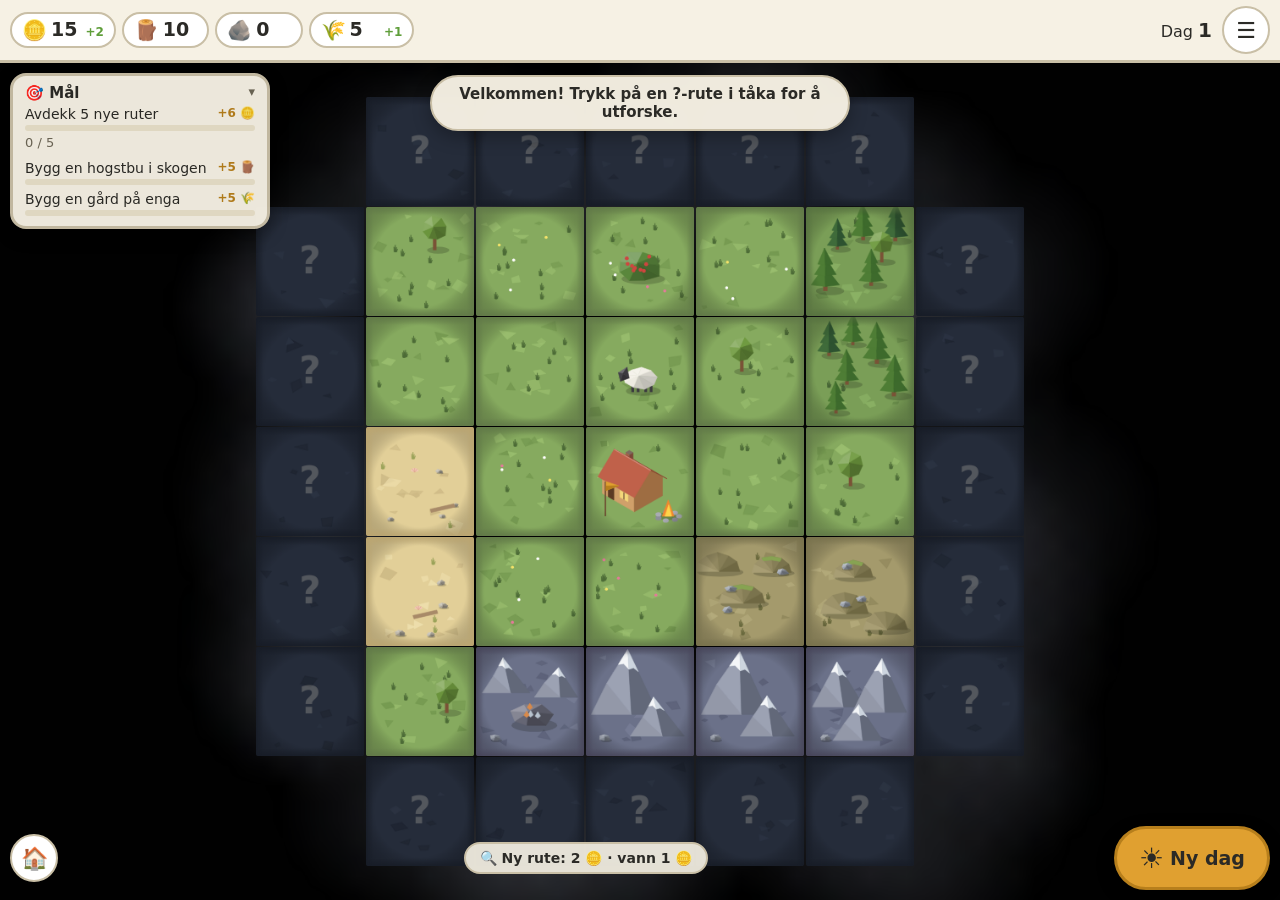
==== index.html @ 3a725c03 "Bygg: byggespill på brett med tåke, råvarer og landsbyer Firkantbasert bygge- og utforskningsspill s" ====
<!doctype html>
<html lang="nb">
<head>
  <meta charset="utf-8">
  <meta name="viewport" content="width=device-width, initial-scale=1, viewport-fit=cover, user-scalable=no">
  <meta name="apple-mobile-web-app-capable" content="yes">
  <meta name="theme-color" content="#f6f1e4">
  <title>Bygg</title>
  <link rel="stylesheet" href="spill.css">
</head>
<body>
  <header id="hud">
    <div id="ravarer" class="ravarer"></div>
    <div class="hud-hoyre">
      <div class="dag">Dag <b id="dag">1</b></div>
      <button id="meny-knapp" class="rund" aria-label="Meny">☰</button>
    </div>
  </header>

  <main>
    <canvas id="lerret"></canvas>

    <section id="maal" class="kort maal">
      <h2 id="maal-tittel" role="button" tabindex="0">🎯 Mål <span class="pil">▾</span></h2>
      <ul id="maal-liste"></ul>
    </section>

    <div id="meldinger" aria-live="polite"></div>

    <section id="rutepanel" class="kort rutepanel" hidden>
      <button id="lukk-panel" class="lukk" aria-label="Lukk">✕</button>
      <div id="rutepanel-innhold"></div>
    </section>

    <div class="bunnknapper">
      <button id="hjem" class="rund" aria-label="Til leiren" title="Til leiren">🏠</button>
      <div id="avdekk-pris" class="merke" title="Trykk på en ?-rute i tåka for å avdekke den"></div>
      <button id="ny-dag" class="ny-dag">☀️<span>Ny dag</span></button>
    </div>
  </main>

  <dialog id="meny" class="kort meny">
    <h2>Bygg</h2>
    <p class="liten" id="meny-info"></p>
    <div class="menyknapper">
      <button id="lyd-knapp"></button>
      <button id="vis-kode">💾 Lagrekode</button>
      <button id="les-kode">📥 Last inn lagrekode</button>
      <button id="nytt-spill">🌍 Nytt spill (ny verden)</button>
      <a class="knapp" href="verksted.html">🗺️ Kartverksted</a>
      <button id="lukk-meny" class="hoved">Fortsett å spille</button>
    </div>
    <div id="kode-felt" hidden>
      <p class="liten" id="kode-tekst"></p>
      <textarea id="kode" rows="4" spellcheck="false"></textarea>
      <div class="menyknapper">
        <button id="kode-ok" class="hoved"></button>
      </div>
    </div>
  </dialog>

  <script type="module" src="js/main.js"></script>
</body>
</html>
---- spill.css ----
:root {
  --bg: #010101;
  --panel: #f6f1e4;
  --panel-mork: #e9e0c9;
  --tekst: #2b2a26;
  --dempet: #6d6656;
  --aksent: #e0a030;
  --aksent-mork: #b77f1c;
  --kant: #c9bfa6;
  --gronn: #5f9e3a;
  --rod: #c0392b;
  --skygge: 0 6px 18px rgba(0, 0, 0, 0.3);
  font-family: system-ui, -apple-system, "Segoe UI", sans-serif;
}

* { box-sizing: border-box; }

html, body {
  margin: 0;
  height: 100%;
  background: var(--bg);
  color: var(--tekst);
  overflow: hidden;
  overscroll-behavior: none;
  -webkit-user-select: none;
  user-select: none;
  -webkit-tap-highlight-color: transparent;
}

body { display: flex; flex-direction: column; }

button, .knapp {
  font: inherit;
  font-size: 16px;
  min-height: 44px;
  padding: 6px 14px;
  border: 2px solid var(--kant);
  border-radius: 12px;
  background: #fff;
  color: var(--tekst);
  cursor: pointer;
  touch-action: manipulation;
  text-decoration: none;
  display: inline-flex;
  align-items: center;
  justify-content: center;
  gap: 6px;
}
button:active:not(:disabled), .knapp:active { transform: translateY(1px) scale(0.98); }
button:disabled { opacity: 0.55; cursor: default; }
button.hoved { background: var(--aksent); border-color: var(--aksent-mork); font-weight: 650; }
button.rund { width: 48px; height: 48px; padding: 0; border-radius: 50%; font-size: 22px; }

.kort {
  background: var(--panel);
  border: 3px solid var(--kant);
  border-radius: 16px;
  box-shadow: var(--skygge);
}

.liten { font-size: 13px; color: var(--dempet); margin: 4px 0; }

/* ---------- Toppstripe med råvarer ---------- */
#hud {
  display: flex;
  align-items: center;
  justify-content: space-between;
  gap: 8px;
  padding: max(6px, env(safe-area-inset-top)) 10px 6px;
  background: var(--panel);
  border-bottom: 3px solid var(--kant);
  z-index: 2;
}
.ravarer { display: flex; flex-wrap: wrap; gap: 6px; }
.ravare {
  display: flex;
  align-items: baseline;
  gap: 4px;
  padding: 4px 10px;
  border-radius: 999px;
  background: #fff;
  border: 2px solid var(--kant);
  font-variant-numeric: tabular-nums;
  transition: transform 0.15s;
}
.ravare .ikon { font-size: 20px; align-self: center; }
.ravare .tall { font-size: 19px; font-weight: 700; min-width: 1.6em; }
.ravare .per-dag { font-size: 12px; color: var(--gronn); font-weight: 600; }
.ravare.pulser { transform: scale(1.15); }
.ravare.minus { animation: rod-blink 0.4s; }
@keyframes rod-blink { 50% { background: #f7d4cf; } }
.hud-hoyre { display: flex; align-items: center; gap: 10px; }
.dag { font-size: 16px; white-space: nowrap; }
.dag b { font-size: 20px; }

/* ---------- Kartet ---------- */
main { position: relative; flex: 1; min-height: 0; }
#lerret { display: block; width: 100%; height: 100%; touch-action: none; cursor: grab; }

/* ---------- Mål ---------- */
.maal {
  position: absolute;
  top: 10px;
  left: 10px;
  width: 260px;
  padding: 8px 12px 10px;
  opacity: 0.96;
}
.maal h2 { margin: 0 0 4px; font-size: 15px; }
.maal ul { list-style: none; margin: 0; padding: 0; display: grid; gap: 6px; }
.maal li { font-size: 14px; }
.maal .linje { display: flex; justify-content: space-between; gap: 6px; }
.maal .belonning { font-size: 12px; white-space: nowrap; color: var(--aksent-mork); font-weight: 650; }
.maal .stolpe { height: 6px; border-radius: 3px; background: var(--panel-mork); overflow: hidden; margin-top: 3px; }
.maal .stolpe i { display: block; height: 100%; background: var(--gronn); border-radius: 3px; transition: width 0.3s; }
.maal li.ny { animation: inn 0.4s ease-out; }
@keyframes inn { from { opacity: 0; transform: translateX(-12px); } }
.maal h2 { cursor: pointer; display: flex; justify-content: space-between; }
.maal .pil { font-size: 13px; color: var(--dempet); transition: transform 0.2s; }
.maal.sammen li:not(:first-child) { display: none; }
.maal.sammen .pil { transform: rotate(-90deg); }
.maal.sammen li .liten { display: none; }

/* ---------- Meldinger (toast) ---------- */
#meldinger {
  position: absolute;
  top: 12px;
  left: 50%;
  transform: translateX(-50%);
  display: grid;
  gap: 6px;
  justify-items: center;
  pointer-events: none;
  z-index: 5;
  width: min(92%, 420px);
}
/* Når mål-kortet ligger over hele bredden (smal skjerm), kommer meldingene under det. */
@media (max-width: 999px) {
  #meldinger { top: auto; bottom: 92px; }
}
.melding {
  padding: 8px 16px;
  border-radius: 999px;
  background: rgba(246, 241, 228, 0.97);
  border: 2px solid var(--kant);
  box-shadow: var(--skygge);
  font-weight: 600;
  font-size: 15px;
  text-align: center;
  animation: melding-inn 0.25s ease-out;
}
.melding.feil { background: #fbe3df; border-color: #e6a59b; }
.melding.maal { background: #fff3d1; border-color: var(--aksent); }
.melding.ut { opacity: 0; transform: translateY(-8px); transition: all 0.4s; }
@keyframes melding-inn { from { opacity: 0; transform: translateY(-10px) scale(0.95); } }

/* ---------- Rutepanel ---------- */
.rutepanel {
  position: absolute;
  left: 50%;
  bottom: 84px;
  transform: translateX(-50%);
  width: min(94%, 460px);
  max-height: calc(100% - 110px);
  overflow-y: auto;
  padding: 12px 14px 14px;
  z-index: 4;
  animation: panel-inn 0.2s ease-out;
}
@keyframes panel-inn { from { opacity: 0; transform: translate(-50%, 16px); } }
.rutepanel h2 { margin: 0 34px 2px 0; font-size: 19px; }
.rutepanel .lukk {
  position: absolute; top: 8px; right: 8px;
  width: 36px; height: 36px; min-height: 0; padding: 0; border-radius: 50%;
}
.rutepanel .valg { display: grid; gap: 8px; margin-top: 10px; }
.byggvalg {
  display: grid;
  grid-template-columns: auto 1fr auto;
  align-items: center;
  gap: 4px 10px;
  text-align: left;
  width: 100%;
  padding: 8px 12px;
}
.byggvalg .stort-ikon { font-size: 28px; grid-row: span 2; }
.byggvalg .navn { font-weight: 700; }
.byggvalg .gir { color: var(--gronn); font-weight: 650; white-space: nowrap; }
.byggvalg .forklaring { grid-column: 2 / 4; font-size: 12px; color: var(--dempet); }
.kostnad { display: flex; flex-wrap: wrap; gap: 4px; }
.kost {
  font-size: 13px; padding: 1px 7px; border-radius: 999px;
  background: var(--panel-mork); font-variant-numeric: tabular-nums; white-space: nowrap;
}
.kost.mangler { background: #f7d4cf; color: var(--rod); }
.marked { display: grid; gap: 6px; margin-top: 8px; }
.marked .rad { display: grid; grid-template-columns: 1fr auto auto; gap: 6px; align-items: center; }
.marked .rad button { min-height: 40px; padding: 4px 10px; font-size: 14px; }
.info-linje { font-size: 14px; margin: 6px 0 0; }
.produksjon { font-size: 17px; font-weight: 700; color: var(--gronn); margin: 6px 0 0; }

/* ---------- Knapper nederst ---------- */
.bunnknapper {
  position: absolute;
  left: 10px; right: 10px;
  bottom: max(10px, env(safe-area-inset-bottom));
  display: flex;
  align-items: center;
  justify-content: space-between;
  gap: 10px;
  pointer-events: none;
}
.bunnknapper > * { pointer-events: auto; }
.merke {
  padding: 6px 14px;
  border-radius: 999px;
  background: rgba(246, 241, 228, 0.92);
  border: 2px solid var(--kant);
  font-size: 14px;
  font-weight: 600;
}
.ny-dag {
  min-height: 64px;
  padding: 8px 22px;
  border-radius: 999px;
  font-size: 28px;
  font-weight: 750;
  background: var(--aksent);
  border: 3px solid var(--aksent-mork);
  box-shadow: var(--skygge);
}
.ny-dag span { font-size: 19px; }
.ny-dag.vipp { animation: vipp 0.5s; }
@keyframes vipp { 30% { transform: rotate(-6deg) scale(1.08); } 60% { transform: rotate(4deg); } }

/* ---------- Meny ---------- */
.meny { width: min(92%, 380px); padding: 16px 18px; color: var(--tekst); }
.meny::backdrop { background: rgba(10, 15, 25, 0.55); }
.meny h2 { margin: 0 0 4px; }
.menyknapper { display: grid; gap: 8px; margin-top: 12px; }
.meny textarea {
  width: 100%; font: 12px ui-monospace, Consolas, monospace;
  border: 2px solid var(--kant); border-radius: 10px; padding: 8px;
  -webkit-user-select: text; user-select: text;
}

.ristes { animation: rist 0.35s; }
@keyframes rist { 25% { transform: translateX(-6px); } 50% { transform: translateX(6px); } 75% { transform: translateX(-3px); } }

@media (max-width: 640px) {
  .maal { width: auto; right: 10px; }
  .ravare { padding: 3px 8px; }
  .ravare .tall { font-size: 16px; }
  .ravare .per-dag { display: none; }
  .ny-dag { font-size: 22px; padding: 6px 16px; min-height: 56px; }
}

.byggvalg.dempet { background: #f3efe6; }
.byggvalg.dempet .stort-ikon, .byggvalg.dempet .navn { opacity: 0.6; }
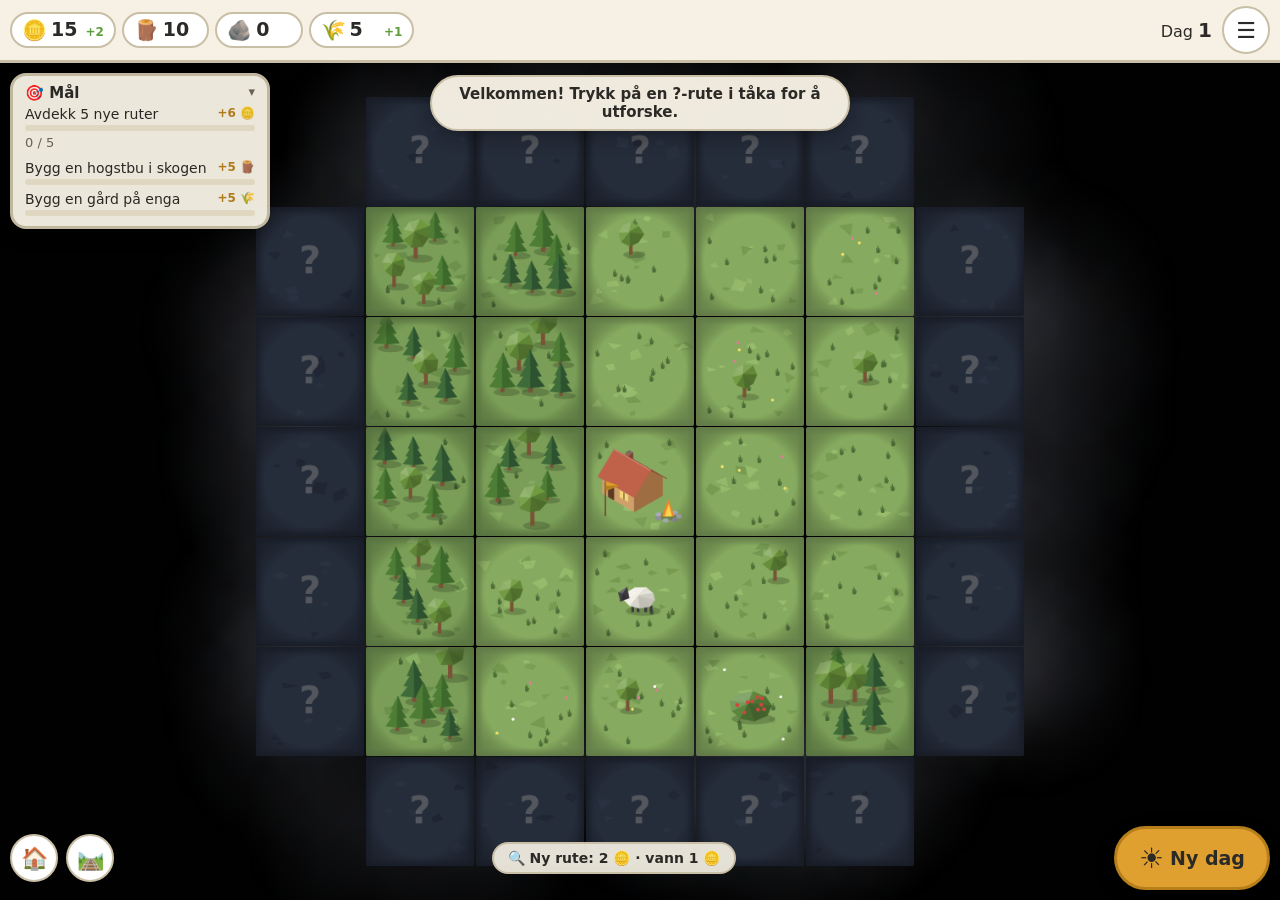
==== commit ec3ef036: "Fase 2: veier, handel og landsbyer som vokser - Trevei, bru over vann og oppgradering til steinvei; " ====
--- a/index.html
+++ b/index.html
@@ -27,13 +27,18 @@
 
     <div id="meldinger" aria-live="polite"></div>
 
+    <div id="veimodus-hint" class="veimodus-hint" hidden>🛤️ Veimodus: trykk på ruter for å legge trevei (2 🪵, bru 6 🪵). Trykk 🛤️ igjen for å avslutte.</div>
+
     <section id="rutepanel" class="kort rutepanel" hidden>
       <button id="lukk-panel" class="lukk" aria-label="Lukk">✕</button>
       <div id="rutepanel-innhold"></div>
     </section>
 
     <div class="bunnknapper">
-      <button id="hjem" class="rund" aria-label="Til leiren" title="Til leiren">🏠</button>
+      <div class="venstreknapper">
+        <button id="hjem" class="rund" aria-label="Til leiren" title="Til leiren">🏠</button>
+        <button id="veimodus" class="rund" aria-label="Bygg vei" title="Veimodus: trykk på ruter for å legge vei (V)">🛤️</button>
+      </div>
       <div id="avdekk-pris" class="merke" title="Trykk på en ?-rute i tåka for å avdekke den"></div>
       <button id="ny-dag" class="ny-dag">☀️<span>Ny dag</span></button>
     </div>
--- a/spill.css
+++ b/spill.css
@@ -257,3 +257,16 @@
 
 .byggvalg.dempet { background: #f3efe6; }
 .byggvalg.dempet .stort-ikon, .byggvalg.dempet .navn { opacity: 0.6; }
+
+/* Fase 2: seksjoner, stolper og veimodus */
+.rutepanel h3.seksjon { margin: 14px 0 4px; font-size: 15px; }
+.rutepanel .stolpe { height: 8px; border-radius: 4px; background: var(--panel-mork); overflow: hidden; margin: 4px 0 2px; }
+.rutepanel .stolpe i { display: block; height: 100%; background: var(--gronn); border-radius: 4px; transition: width 0.3s; }
+#veimodus.aktiv { background: var(--aksent); border-color: var(--aksent-mork); box-shadow: 0 0 0 4px rgba(224, 160, 48, 0.35); }
+.veimodus-hint {
+  position: absolute; left: 50%; top: 96px; transform: translateX(-50%); z-index: 3;
+  padding: 8px 14px; border-radius: 999px; background: rgba(246, 241, 228, 0.96);
+  border: 2px solid var(--aksent); font-size: 14px; font-weight: 600; text-align: center;
+  width: max-content; max-width: 92%;
+}
+.venstreknapper { display: flex; gap: 8px; }
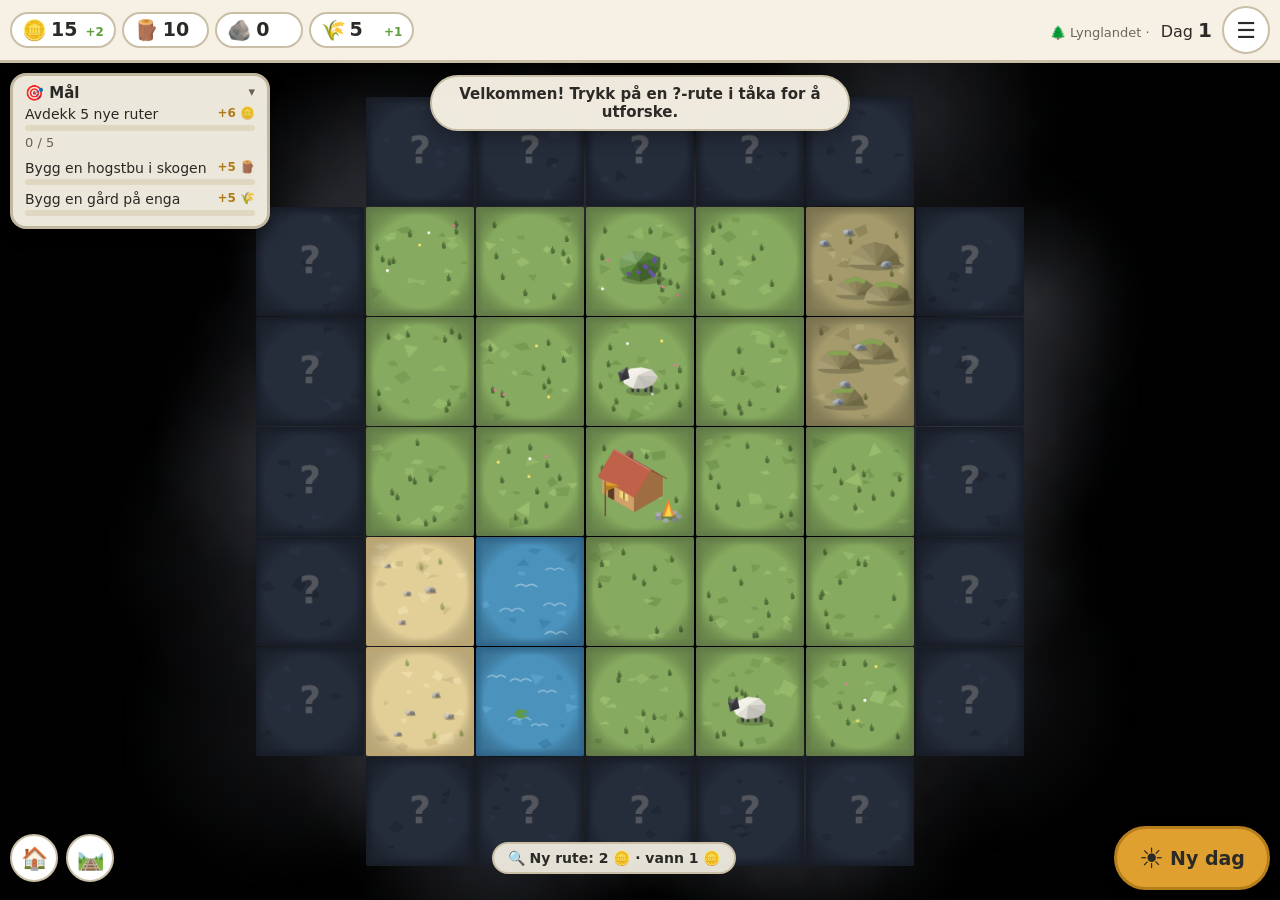
==== commit 1b4fe8f8: "Fase 4: havn, skip og flere verdener å seile mellom - Havn ved vann, skip med lasterom (60/120/200) " ====
--- a/index.html
+++ b/index.html
@@ -12,7 +12,7 @@
   <header id="hud">
     <div id="ravarer" class="ravarer"></div>
     <div class="hud-hoyre">
-      <div class="dag">Dag <b id="dag">1</b></div>
+      <div class="dag"><span id="verdensnavn" class="verdensnavn"></span> Dag <b id="dag">1</b></div>
       <button id="meny-knapp" class="rund" aria-label="Meny">☰</button>
     </div>
   </header>
@@ -51,7 +51,8 @@
       <button id="lyd-knapp"></button>
       <button id="vis-kode">💾 Lagrekode</button>
       <button id="les-kode">📥 Last inn lagrekode</button>
-      <button id="nytt-spill">🌍 Nytt spill (ny verden)</button>
+      <button id="meny-havkart">🗺️ Havkartet</button>
+      <button id="nytt-spill">🌍 Nytt spill (start helt på nytt)</button>
       <a class="knapp" href="verksted.html">🗺️ Kartverksted</a>
       <button id="lukk-meny" class="hoved">Fortsett å spille</button>
     </div>
@@ -64,6 +65,19 @@
     </div>
   </dialog>
 
+  <dialog id="havkart" class="kort havkart">
+    <h2>🗺️ Havkartet</h2>
+    <p class="liten" id="havkart-info"></p>
+    <div id="havkart-hav" class="hav"></div>
+    <div class="menyknapper"><button id="lukk-havkart" class="hoved">Lukk</button></div>
+  </dialog>
+
+  <div id="seiling" class="seiling" hidden>
+    <div class="bolger"></div>
+    <div class="baat">⛵</div>
+    <p id="seiling-tekst"></p>
+  </div>
+
   <script type="module" src="js/main.js"></script>
 </body>
 </html>
--- a/spill.css
+++ b/spill.css
@@ -270,3 +270,45 @@
   width: max-content; max-width: 92%;
 }
 .venstreknapper { display: flex; gap: 8px; }
+.ravare[hidden] { display: none; }
+
+/* Fase 4: havkart, seiling og verdensnavn */
+.verdensnavn { font-size: 13px; color: var(--dempet); margin-right: 6px; white-space: nowrap; }
+@media (max-width: 640px) { .verdensnavn { display: none; } }
+.havkart { width: min(94%, 640px); padding: 16px 18px; color: var(--tekst); }
+.havkart::backdrop { background: rgba(10, 15, 25, 0.6); }
+.havkart h2 { margin: 0 0 4px; }
+.hav {
+  margin-top: 10px; padding: 16px; border-radius: 16px;
+  background: radial-gradient(circle at 30% 20%, #4b93bd, #2c5f86 70%);
+  display: grid; grid-template-columns: repeat(auto-fill, minmax(160px, 1fr)); gap: 14px;
+  max-height: 60vh; overflow-y: auto;
+}
+.oy {
+  padding: 14px 12px 12px; text-align: center; color: var(--tekst);
+  border-radius: 46% 54% 48% 52% / 40% 44% 56% 60%;
+  background: #e2cf98; border: 3px solid rgba(255, 255, 255, 0.35);
+  box-shadow: 0 6px 0 rgba(0, 0, 0, 0.15);
+  display: grid; gap: 4px; justify-items: center;
+}
+.oy.temperert { background: #9cc070; }
+.oy.orken { background: #e3c98a; }
+.oy.sno { background: #e9eff3; }
+.oy.jungel { background: #6fae4a; }
+.oy.ukjent { background: rgba(255, 255, 255, 0.12); color: #f6f1e4; border-style: dashed; }
+.oy .ikon { font-size: 30px; line-height: 1; }
+.oy .navn { font-weight: 750; font-size: 15px; }
+.oy .liten { color: inherit; opacity: 0.8; margin: 0; }
+.oy button { min-height: 38px; font-size: 14px; padding: 4px 10px; }
+.oy .her { font-size: 12px; font-weight: 700; background: var(--panel); border-radius: 999px; padding: 2px 8px; }
+.seiling {
+  position: fixed; inset: 0; z-index: 20; display: grid; place-content: center; justify-items: center; gap: 10px;
+  background: linear-gradient(#2c5f86, #1d3f5c); color: #f6f1e4; font-size: 18px; font-weight: 650;
+}
+.seiling[hidden] { display: none; }
+.seiling .baat { font-size: 72px; animation: gynge 1.2s ease-in-out infinite; }
+.seiling .bolger { position: absolute; inset: auto 0 30% 0; height: 6px; background: repeating-linear-gradient(90deg, rgba(255,255,255,0.35) 0 30px, transparent 30px 60px); animation: bolge 1.2s linear infinite; }
+@keyframes gynge { 50% { transform: translate(10px, -6px) rotate(4deg); } }
+@keyframes bolge { to { background-position: -60px 0; } }
+.lastrad { display: grid; grid-template-columns: 1fr auto auto; gap: 6px; align-items: center; font-size: 14px; }
+.lastrad button { min-height: 38px; padding: 2px 10px; font-size: 14px; }
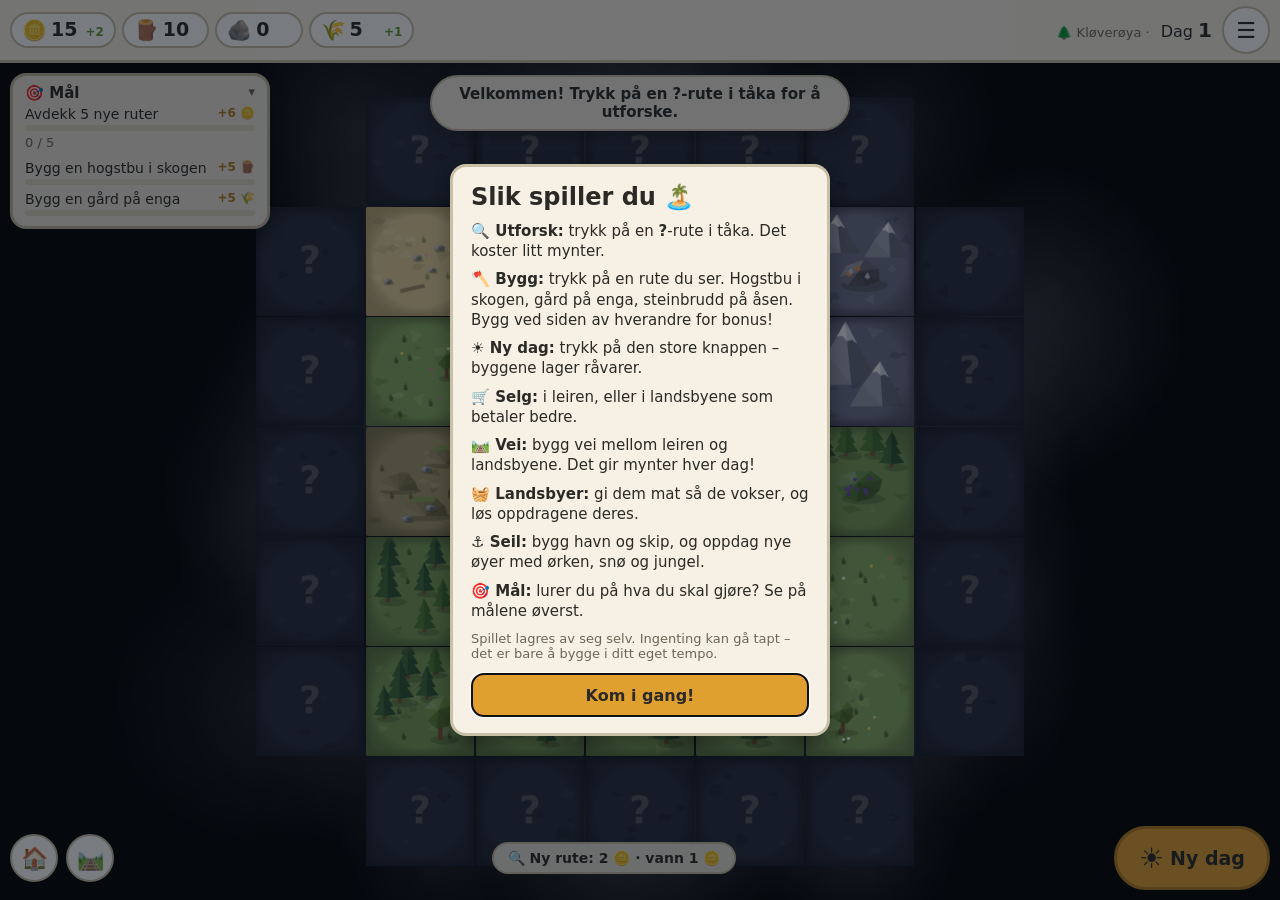
==== commit 37b09152: "Fase 5: hendelser, app på Hjem-skjermen og finpuss - Hyggelige hendelser når dagen skifter: vandrend" ====
--- a/index.html
+++ b/index.html
@@ -4,8 +4,15 @@
   <meta charset="utf-8">
   <meta name="viewport" content="width=device-width, initial-scale=1, viewport-fit=cover, user-scalable=no">
   <meta name="apple-mobile-web-app-capable" content="yes">
+  <meta name="mobile-web-app-capable" content="yes">
+  <meta name="apple-mobile-web-app-title" content="Bygg">
+  <meta name="apple-mobile-web-app-status-bar-style" content="default">
   <meta name="theme-color" content="#f6f1e4">
+  <meta name="description" content="Koselig byggespill på brett: utforsk tåka, bygg, lag veier og seil til nye øyer.">
   <title>Bygg</title>
+  <link rel="manifest" href="manifest.webmanifest">
+  <link rel="apple-touch-icon" href="ikoner/ikon-180.png">
+  <link rel="icon" type="image/png" href="ikoner/ikon-192.png">
   <link rel="stylesheet" href="spill.css">
 </head>
 <body>
@@ -51,6 +58,7 @@
       <button id="lyd-knapp"></button>
       <button id="vis-kode">💾 Lagrekode</button>
       <button id="les-kode">📥 Last inn lagrekode</button>
+      <button id="meny-hjelp">❓ Slik spiller du</button>
       <button id="meny-havkart">🗺️ Havkartet</button>
       <button id="nytt-spill">🌍 Nytt spill (start helt på nytt)</button>
       <a class="knapp" href="verksted.html">🗺️ Kartverksted</a>
@@ -72,6 +80,29 @@
     <div class="menyknapper"><button id="lukk-havkart" class="hoved">Lukk</button></div>
   </dialog>
 
+  <dialog id="hjelp" class="kort meny hjelp">
+    <h2>Slik spiller du 🏝️</h2>
+    <ul>
+      <li><b>🔍 Utforsk:</b> trykk på en <b>?</b>-rute i tåka. Det koster litt mynter.</li>
+      <li><b>🪓 Bygg:</b> trykk på en rute du ser. Hogstbu i skogen, gård på enga, steinbrudd på åsen. Bygg ved siden av hverandre for bonus!</li>
+      <li><b>☀️ Ny dag:</b> trykk på den store knappen – byggene lager råvarer.</li>
+      <li><b>🛒 Selg:</b> i leiren, eller i landsbyene som betaler bedre.</li>
+      <li><b>🛤️ Vei:</b> bygg vei mellom leiren og landsbyene. Det gir mynter hver dag!</li>
+      <li><b>🧺 Landsbyer:</b> gi dem mat så de vokser, og løs oppdragene deres.</li>
+      <li><b>⚓ Seil:</b> bygg havn og skip, og oppdag nye øyer med ørken, snø og jungel.</li>
+      <li><b>🎯 Mål:</b> lurer du på hva du skal gjøre? Se på målene øverst.</li>
+    </ul>
+    <p class="liten">Spillet lagres av seg selv. Ingenting kan gå tapt – det er bare å bygge i ditt eget tempo.</p>
+    <div class="menyknapper"><button id="lukk-hjelp" class="hoved">Kom i gang!</button></div>
+  </dialog>
+
+  <dialog id="hendelse" class="kort hendelse">
+    <h2 id="hendelse-tittel"></h2>
+    <p id="hendelse-tekst"></p>
+    <div id="hendelse-innhold" class="hendelse-innhold"></div>
+    <div id="hendelse-knapper" class="menyknapper"></div>
+  </dialog>
+
   <div id="seiling" class="seiling" hidden>
     <div class="bolger"></div>
     <div class="baat">⛵</div>
--- a/spill.css
+++ b/spill.css
@@ -312,3 +312,40 @@
 @keyframes bolge { to { background-position: -60px 0; } }
 .lastrad { display: grid; grid-template-columns: 1fr auto auto; gap: 6px; align-items: center; font-size: 14px; }
 .lastrad button { min-height: 38px; padding: 2px 10px; font-size: 14px; }
+
+/* Fase 5: hendelser, sol ved ny dag */
+.hendelse { width: min(90%, 360px); padding: 18px 20px; text-align: center; color: var(--tekst); animation: hopp-inn 0.35s ease-out; }
+.hendelse::backdrop { background: rgba(10, 15, 25, 0.45); }
+.hendelse h2 { margin: 0 0 6px; font-size: 21px; }
+.hendelse p { margin: 0; }
+.hendelse-innhold { font-size: 28px; font-weight: 800; margin: 10px 0 4px; }
+.hendelse-innhold .pil { font-size: 20px; color: var(--dempet); margin: 0 8px; }
+@keyframes hopp-inn { from { transform: scale(0.85); opacity: 0; } 60% { transform: scale(1.04); } }
+.sol { position: absolute; inset: 0; pointer-events: none; z-index: 1;
+  background: radial-gradient(circle at 80% 0%, rgba(255, 220, 120, 0.45), rgba(255, 200, 80, 0) 60%);
+  animation: sol 0.9s ease-out forwards; }
+@keyframes sol { from { opacity: 1; } to { opacity: 0; } }
+
+.hjelp ul { padding-left: 0; list-style: none; display: grid; gap: 8px; margin: 10px 0; font-size: 15px; }
+.hjelp li { line-height: 1.35; }
+
+/* Smal skjerm: råvarelinja holder seg på én rad og kan sveipes sidelengs. */
+@media (max-width: 640px) {
+  #hud { gap: 6px; padding-left: 6px; padding-right: 6px; }
+  .ravarer { flex-wrap: nowrap; overflow-x: auto; scrollbar-width: none; gap: 4px; min-width: 0; }
+  .ravarer::-webkit-scrollbar { display: none; }
+  .ravare { padding: 3px 7px; gap: 2px; flex: none; }
+  .ravare .ikon { font-size: 16px; }
+  .ravare .tall { font-size: 15px; min-width: 0; }
+  .hud-hoyre { gap: 6px; flex: none; }
+  .dag { font-size: 14px; }
+  .dag b { font-size: 17px; }
+  button.rund { width: 42px; height: 42px; font-size: 19px; }
+}
+
+/* iPad på høykant: råvarelinja på én rad (sveip sidelengs om den ikke får plass). */
+@media (max-width: 900px) {
+  .ravarer { flex-wrap: nowrap; overflow-x: auto; scrollbar-width: none; min-width: 0; }
+  .ravarer::-webkit-scrollbar { display: none; }
+  .ravare { flex: none; }
+}
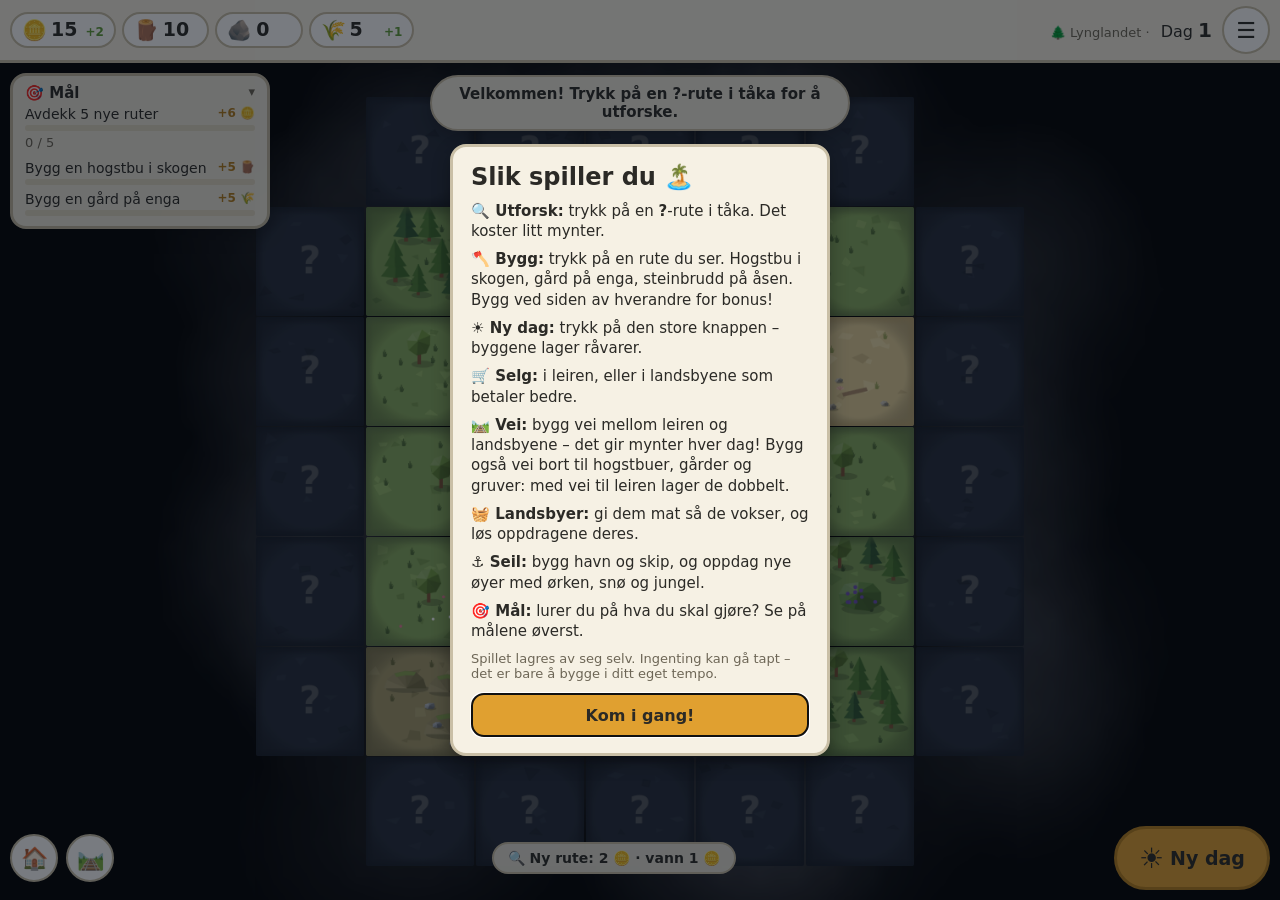
==== commit f90830ae: "Veibonus: bygg med vei til leiren produserer dobbelt - Produksjonsbygg med vei rett ved siden av, ko" ====
--- a/index.html
+++ b/index.html
@@ -87,7 +87,7 @@
       <li><b>🪓 Bygg:</b> trykk på en rute du ser. Hogstbu i skogen, gård på enga, steinbrudd på åsen. Bygg ved siden av hverandre for bonus!</li>
       <li><b>☀️ Ny dag:</b> trykk på den store knappen – byggene lager råvarer.</li>
       <li><b>🛒 Selg:</b> i leiren, eller i landsbyene som betaler bedre.</li>
-      <li><b>🛤️ Vei:</b> bygg vei mellom leiren og landsbyene. Det gir mynter hver dag!</li>
+      <li><b>🛤️ Vei:</b> bygg vei mellom leiren og landsbyene – det gir mynter hver dag! Bygg også vei bort til hogstbuer, gårder og gruver: med vei til leiren lager de dobbelt.</li>
       <li><b>🧺 Landsbyer:</b> gi dem mat så de vokser, og løs oppdragene deres.</li>
       <li><b>⚓ Seil:</b> bygg havn og skip, og oppdag nye øyer med ørken, snø og jungel.</li>
       <li><b>🎯 Mål:</b> lurer du på hva du skal gjøre? Se på målene øverst.</li>
